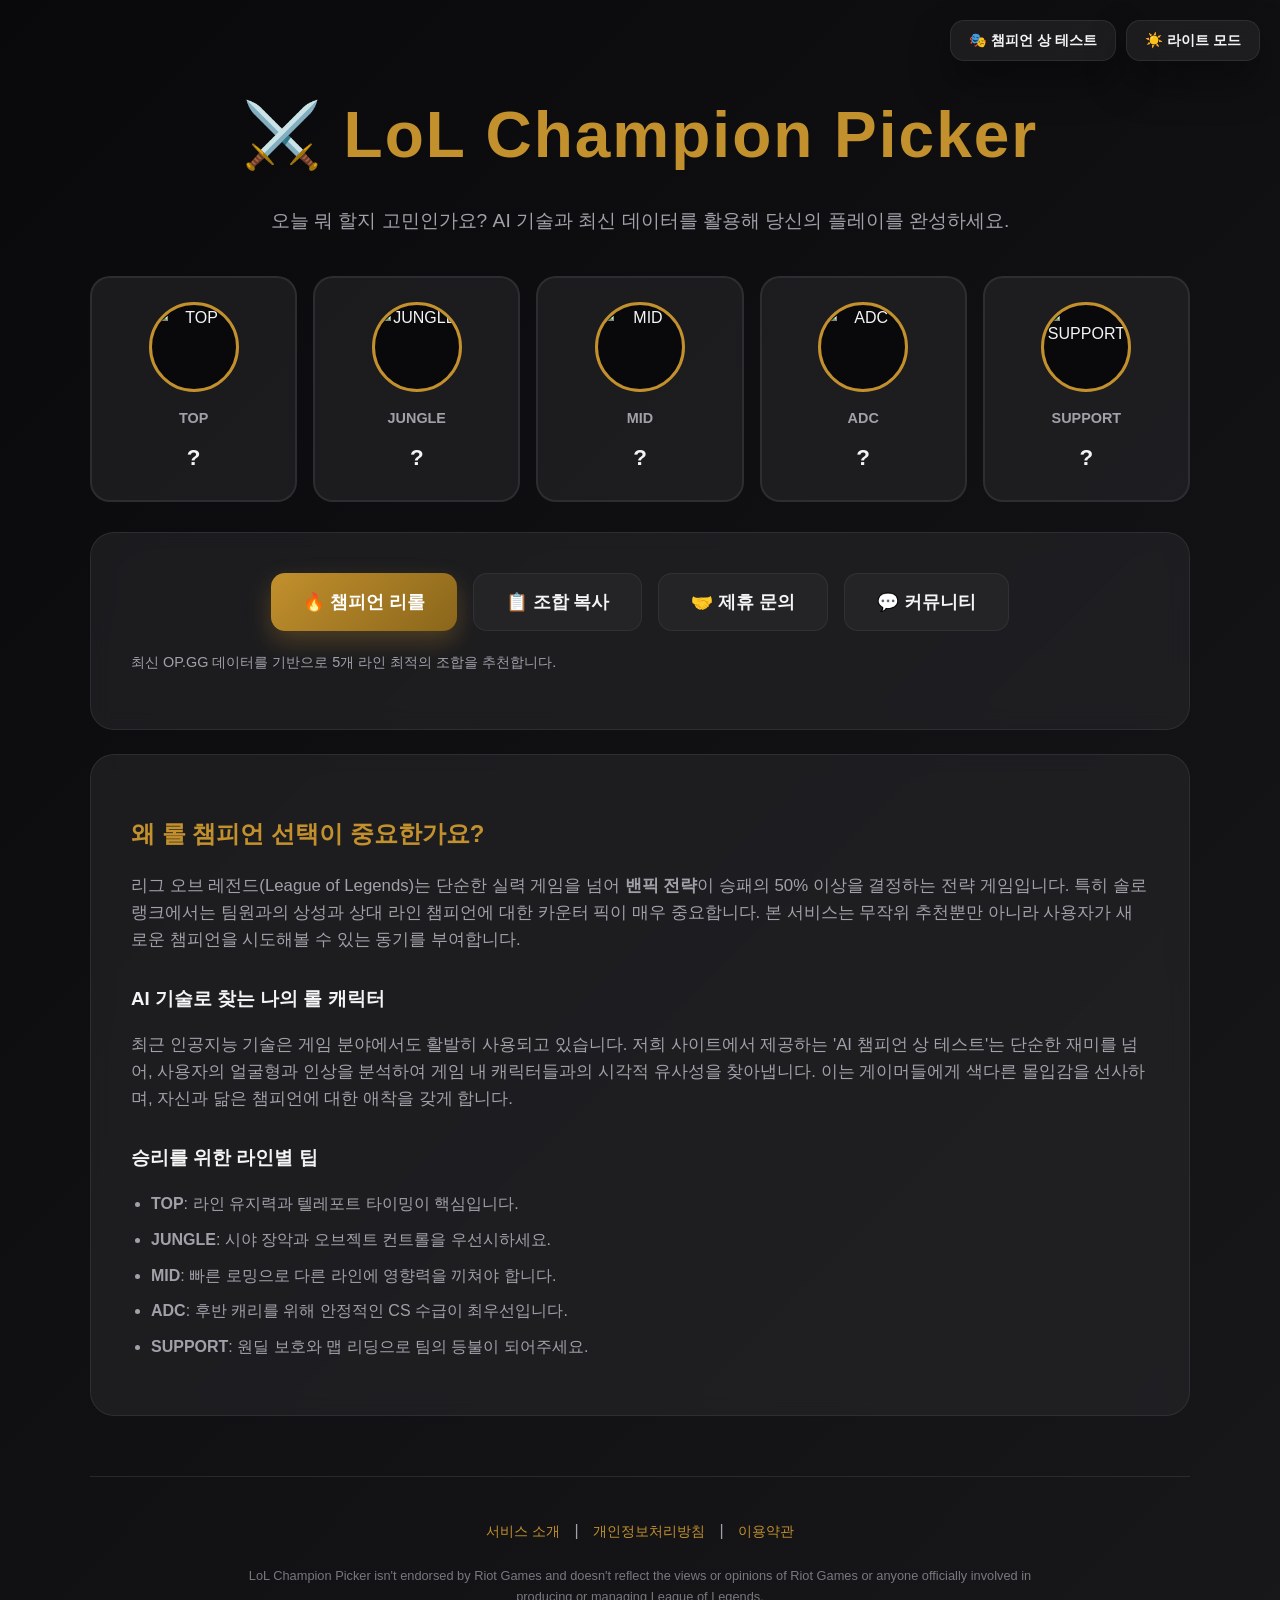
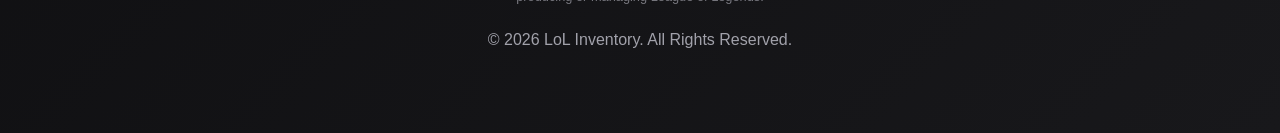
==== index.html @ 00ae7dda "Trigger new build for deployment" ====
<!doctype html>
<html lang="ko">
  <head>
    <meta charset="UTF-8" />
    <meta name="viewport" content="width=device-width, initial-scale=1.0" />
    <title>롤 챔피언 추천기 & AI 챔피언 상 테스트 | LoL 인벤토리</title>
    <meta name="description" content="오늘의 롤 챔피언을 추천받고 AI 얼굴 분석으로 나와 닮은 챔피언을 찾아보세요. 전 라인 챔피언 분석 및 최신 메타 반영.">
    <meta name="keywords" content="롤, 챔피언추천, AI얼굴테스트, 롤챔피언상, 리그오브레전드, 롤조합">
    <meta name="google-adsense-account" content="ca-pub-9684958256850456">
    <script async src="https://pagead2.googlesyndication.com/pagead/js/adsbygoogle.js?client=ca-pub-9684958256850456" crossorigin="anonymous"></script>
    <link rel="stylesheet" href="style.css">
    <script src="https://cdn.jsdelivr.net/npm/@tensorflow/tfjs@latest/dist/tf.min.js"></script>
    <script src="https://cdn.jsdelivr.net/npm/@teachablemachine/image@latest/dist/teachablemachine-image.min.js"></script>
  </head>
  <body>
    <header class="theme-toggle">
      <button id="faceTestBtn">🎭 챔피언 상 테스트</button>
      <button id="themeBtn">☀️ 라이트 모드</button>
    </header>

    <main class="wrap">
      <section class="hero">
        <h1>⚔️ LoL Champion Picker</h1>
        <p>오늘 뭐 할지 고민인가요? AI 기술과 최신 데이터를 활용해 당신의 플레이를 완성하세요.</p>
      </section>

      <!-- AI Face Test Section -->
      <article class="panel face-test-section" id="faceTestPanel" style="display: none;">
        <div class="section-title">
          <h2>🎭 AI 챔피언 상 분석</h2>
        </div>
        <div class="rich-text">
          <p>구글 Teachable Machine AI를 활용한 딥러닝 분석 기술입니다. 수천 장의 챔피언 데이터를 학습한 AI가 당신의 이목구비와 분위기를 분석하여 가장 높은 일치율을 보이는 챔피언을 매칭합니다.</p>
        </div>
        
        <div class="controls" style="margin: 20px 0;">
          <button class="ghost" id="startWebcamBtn">📹 웹캠 시작</button>
          <button class="ghost" id="uploadTabBtn">🖼️ 이미지 업로드</button>
        </div>

        <div id="webcam-container"></div>
        <div class="upload-area" id="uploadArea">
          <div id="uploadPrompt">
            <span style="font-size: 3rem;">📸</span>
            <p>클릭하거나 이미지를 드래그하여 업로드하세요</p>
          </div>
          <img id="previewImg" src="#" alt="미리보기">
          <input type="file" id="imageUpload" accept="image/*" style="display: none;">
        </div>

        <div class="loading-spinner" id="loadingSpinner"></div>

        <div class="result-container" id="resultContainer">
          <div class="result-header">
            <img id="champImg" class="champ-result-img" src="" alt="챔피언 이미지">
            <div class="result-title" id="resultLabel">분석 완료</div>
            <div class="similarity-badge"><span id="similarityPercent">0</span>% 일치</div>
          </div>
          <p id="resultMessage" style="color: var(--muted); margin-bottom: 10px; font-size: 1.1rem;"></p>
          <div class="result-bar-container">
            <div class="result-bar" id="singleResultBar"></div>
          </div>
          <button class="ghost" style="margin-top: 24px; width: 100%;" id="retryBtn">🔄 초기화</button>
        </div>
      </article>

      <!-- Tool Section -->
      <section class="lane-grid">
        <div class="lane-card">
          <img src="https://ddragon.leagueoflegends.com/cdn/13.24.1/img/champion/Garen.png" class="lane-champ-img" id="topImg" alt="TOP">
          <span class="lane-name">TOP</span>
          <div class="champ-name" id="topChamp">?</div>
        </div>
        <div class="lane-card">
          <img src="https://ddragon.leagueoflegends.com/cdn/13.24.1/img/champion/LeeSin.png" class="lane-champ-img" id="jungleImg" alt="JUNGLE">
          <span class="lane-name">JUNGLE</span>
          <div class="champ-name" id="jungleChamp">?</div>
        </div>
        <div class="lane-card">
          <img src="https://ddragon.leagueoflegends.com/cdn/13.24.1/img/champion/Ahri.png" class="lane-champ-img" id="midImg" alt="MID">
          <span class="lane-name">MID</span>
          <div class="champ-name" id="midChamp">?</div>
        </div>
        <div class="lane-card">
          <img src="https://ddragon.leagueoflegends.com/cdn/13.24.1/img/champion/Ezreal.png" class="lane-champ-img" id="adcImg" alt="ADC">
          <span class="lane-name">ADC</span>
          <div class="champ-name" id="adcChamp">?</div>
        </div>
        <div class="lane-card">
          <img src="https://ddragon.leagueoflegends.com/cdn/13.24.1/img/champion/Thresh.png" class="lane-champ-img" id="supportImg" alt="SUPPORT">
          <span class="lane-name">SUPPORT</span>
          <div class="champ-name" id="supportChamp">?</div>
        </div>
      </section>

      <section class="panel">
        <div class="controls">
          <button class="primary" id="rerollBtn">🔥 챔피언 리롤</button>
          <button class="ghost" id="copyBtn">📋 조합 복사</button>
          <button class="ghost" id="toggleContactBtn">🤝 제휴 문의</button>
          <button class="ghost" id="toggleCommunityBtn">💬 커뮤니티</button>
        </div>
        <p style="margin-top: 20px; color: var(--muted); font-size: 0.9rem;" id="statusMsg">
          최신 OP.GG 데이터를 기반으로 5개 라인 최적의 조합을 추천합니다.
        </p>
      </section>

      <!-- 에드센스 승인을 위한 고품질 텍스트 섹션 -->
      <article class="panel rich-text-section">
        <h2>왜 롤 챔피언 선택이 중요한가요?</h2>
        <p>리그 오브 레전드(League of Legends)는 단순한 실력 게임을 넘어 <strong>밴픽 전략</strong>이 승패의 50% 이상을 결정하는 전략 게임입니다. 특히 솔로 랭크에서는 팀원과의 상성과 상대 라인 챔피언에 대한 카운터 픽이 매우 중요합니다. 본 서비스는 무작위 추천뿐만 아니라 사용자가 새로운 챔피언을 시도해볼 수 있는 동기를 부여합니다.</p>
        
        <h3>AI 기술로 찾는 나의 롤 캐릭터</h3>
        <p>최근 인공지능 기술은 게임 분야에서도 활발히 사용되고 있습니다. 저희 사이트에서 제공하는 'AI 챔피언 상 테스트'는 단순한 재미를 넘어, 사용자의 얼굴형과 인상을 분석하여 게임 내 캐릭터들과의 시각적 유사성을 찾아냅니다. 이는 게이머들에게 색다른 몰입감을 선사하며, 자신과 닮은 챔피언에 대한 애착을 갖게 합니다.</p>
        
        <h3>승리를 위한 라인별 팁</h3>
        <ul>
          <li><strong>TOP</strong>: 라인 유지력과 텔레포트 타이밍이 핵심입니다.</li>
          <li><strong>JUNGLE</strong>: 시야 장악과 오브젝트 컨트롤을 우선시하세요.</li>
          <li><strong>MID</strong>: 빠른 로밍으로 다른 라인에 영향력을 끼쳐야 합니다.</li>
          <li><strong>ADC</strong>: 후반 캐리를 위해 안정적인 CS 수급이 최우선입니다.</li>
          <li><strong>SUPPORT</strong>: 원딜 보호와 맵 리딩으로 팀의 등불이 되어주세요.</li>
        </ul>
      </article>

      <!-- Mandatory Panels -->
      <section class="panel contact-section" id="contactPanel" style="display: none;">
        <div class="section-title"><h2>🤝 제휴 및 서비스 문의</h2></div>
        <form action="https://formspree.io/f/mdapaqyw" method="POST" class="contact-form">
          <div class="form-group">
            <label for="name">성함/기업명</label>
            <input type="text" id="name" name="name" placeholder="성함 또는 기업명을 입력해주세요" required>
          </div>
          <div class="form-group">
            <label for="email">이메일 주소</label>
            <input type="email" id="email" name="_replyto" placeholder="답변받으실 이메일을 입력해주세요" required>
          </div>
          <div class="form-group">
            <label for="message">문의 내용</label>
            <textarea id="message" name="message" rows="4" placeholder="문의하실 내용을 상세히 적어주세요" required></textarea>
          </div>
          <button type="submit" class="primary" style="width: 100%">문의 보내기</button>
        </form>
      </section>

      <section class="panel" id="communityPanel" style="text-align: left; margin-top: 24px; display: none;">
        <div class="section-title"><h2>💬 커뮤니티</h2></div>
        <div id="disqus_thread"></div>
        <script>
            (function() {
            var d = document, s = d.createElement('script');
            s.src = 'https://producttest-1.disqus.com/embed.js';
            s.setAttribute('data-timestamp', +new Date());
            (d.head || d.body).appendChild(s);
            })();
        </script>
      </section>

      <!-- Footer with Mandatory Links -->
      <footer class="footer">
        <div class="footer-links">
          <button onclick="alert('본 사이트는 리그 오브 레전드 데이터를 활용한 팬 서비스입니다.')">서비스 소개</button> |
          <button onclick="showPrivacy()">개인정보처리방침</button> |
          <button onclick="alert('이용약관: 본 서비스를 이용함에 있어 발생하는 데이터 이용에 동의합니다.')">이용약관</button>
        </div>
        <p class="disclaimer">LoL Champion Picker isn't endorsed by Riot Games and doesn't reflect the views or opinions of Riot Games or anyone officially involved in producing or managing League of Legends.</p>
        <p>© 2026 LoL Inventory. All Rights Reserved.</p>
      </footer>
    </main>

    <div id="privacyModal" class="modal" style="display: none;">
      <div class="modal-content panel">
        <h2>개인정보처리방침</h2>
        <div class="scroll-area">
          <p>1. 수집하는 개인정보 항목: 본 사이트는 별도의 회원가입 없이 이용 가능하며, AI 테스트 시 업로드된 이미지는 서버에 저장되지 않고 브라우저 내에서 즉시 처리 후 파기됩니다.</p>
          <p>2. 광고 게재: 본 사이트는 Google AdSense 광고를 게재하며, 사용자의 관심사에 맞는 광고를 제공하기 위해 쿠키를 사용할 수 있습니다.</p>
          <p>3. 쿠키 사용: 사용자는 브라우저 설정에서 쿠키 수집을 거부할 수 있습니다.</p>
        </div>
        <button class="primary" onclick="hidePrivacy()">닫기</button>
      </div>
    </div>

    <script src="script.js"></script>
    <!-- Build Trigger: 2026-03-29 -->
    <script>
      function showPrivacy() { document.getElementById('privacyModal').style.display = 'flex'; }
      function hidePrivacy() { document.getElementById('privacyModal').style.display = 'none'; }
    </script>
  </body>
</html>
---- style.css ----
:root {
  --bg1: #09090b;
  --bg2: #18181b;
  --card: rgba(39, 39, 42, 0.6);
  --line: rgba(63, 63, 70, 0.5);
  --text: #f4f4f5;
  --muted: #a1a1aa;
  --accent: #c2902d;
  --accent2: #006680;
  --danger: #ef4444;
  --shadow: 0 20px 40px rgba(0, 0, 0, 0.4);
  --btn-ghost: rgba(39, 39, 42, 0.8);
  --btn-ghost-border: rgba(63, 63, 70, 0.5);
  --stat-bg: rgba(24, 24, 27, 0.8);
  --stat-border: rgba(63, 63, 70, 0.4);
}

body.light-mode {
  --bg1: #f8fafc;
  --bg2: #f1f5f9;
  --card: #ffffff;
  --line: #cbd5e1;
  --text: #0f172a;
  --muted: #475569;
  --accent: #b28522;
  --accent2: #0284c7;
  --danger: #dc2626;
  --shadow: 0 10px 25px rgba(0, 0, 0, 0.1);
  --btn-ghost: #f1f5f9;
  --btn-ghost-border: #94a3b8;
  --stat-bg: #f1f5f9;
  --stat-border: #cbd5e1;
}

* { box-sizing: border-box; }

body {
  margin: 0;
  font-family: 'Pretendard', sans-serif;
  color: var(--text);
  background: linear-gradient(135deg, var(--bg1), var(--bg2));
  min-height: 100vh;
  padding: 24px;
  transition: background 0.3s ease, color 0.3s ease;
  line-height: 1.6;
}

.theme-toggle {
  position: fixed;
  top: 20px;
  right: 20px;
  z-index: 1000;
  display: flex;
  gap: 10px;
}

.theme-toggle button {
  background: var(--card);
  border: 1px solid var(--line);
  color: var(--text);
  padding: 10px 18px;
  border-radius: 14px;
  cursor: pointer;
  font-size: 0.9rem;
  font-weight: 700;
  box-shadow: var(--shadow);
  backdrop-filter: blur(8px);
  -webkit-backdrop-filter: blur(8px);
}

.wrap { max-width: 1100px; margin: 0 auto; position: relative; }

.hero { text-align: center; margin: 60px 0 40px; }
.hero h1 { font-size: clamp(2.5rem, 5vw, 4rem); color: var(--accent); letter-spacing: 2px; margin-bottom: 10px; }
.hero p { color: var(--muted); font-size: 1.2rem; }

.lane-grid {
  display: grid;
  grid-template-columns: repeat(auto-fit, minmax(180px, 1fr));
  gap: 16px;
  margin-bottom: 30px;
}

.lane-card {
  background: var(--card);
  border: 2px solid var(--line);
  border-radius: 20px;
  padding: 24px 16px;
  text-align: center;
  transition: all 0.3s ease;
  display: flex;
  flex-direction: column;
  align-items: center;
}

.lane-card:hover { border-color: var(--accent); transform: translateY(-5px); }

.lane-champ-img {
  width: 90px;
  height: 90px;
  border-radius: 50%;
  border: 3px solid var(--accent);
  margin-bottom: 15px;
  object-fit: cover;
  background: var(--bg1);
}

.lane-name { font-size: 0.9rem; color: var(--muted); font-weight: 800; margin-bottom: 10px; }
.champ-name { font-size: 1.4rem; font-weight: 800; color: var(--text); }

.panel {
  background: var(--card);
  border: 1px solid var(--line);
  border-radius: 24px;
  padding: 40px;
  margin-bottom: 24px;
  backdrop-filter: blur(10px);
}

.rich-text-section { text-align: left; }
.rich-text-section h2 { color: var(--accent); margin-bottom: 20px; }
.rich-text-section h3 { margin-top: 30px; color: var(--text); }
.rich-text-section p { margin-bottom: 15px; color: var(--muted); font-size: 1.05rem; }
.rich-text-section ul { padding-left: 20px; color: var(--muted); }
.rich-text-section li { margin-bottom: 10px; }

.controls { display: flex; justify-content: center; gap: 16px; flex-wrap: wrap; }

button { border: 0; cursor: pointer; border-radius: 14px; padding: 16px 32px; font-size: 1.1rem; font-weight: 700; transition: all 0.2s ease; }
.primary { background: linear-gradient(135deg, var(--accent), #8a661b); color: white; box-shadow: 0 10px 24px rgba(194, 144, 45, 0.3); }
.ghost { background: var(--btn-ghost); color: var(--text); border: 1px solid var(--btn-ghost-border); }

.footer { text-align: center; margin-top: 60px; padding: 40px 0; border-top: 1px solid var(--line); color: var(--muted); }
.footer-links button { background: none; color: var(--accent); font-size: 0.9rem; padding: 5px 10px; font-weight: normal; }
.disclaimer { font-size: 0.8rem; margin: 20px 0; opacity: 0.7; max-width: 800px; margin-left: auto; margin-right: auto; }

/* Modal */
.modal { position: fixed; top: 0; left: 0; width: 100%; height: 100%; background: rgba(0,0,0,0.8); display: none; align-items: center; justify-content: center; z-index: 2000; padding: 20px; }
.modal-content { max-width: 600px; width: 100%; max-height: 80vh; overflow: hidden; display: flex; flex-direction: column; }
.scroll-area { overflow-y: auto; margin: 20px 0; text-align: left; font-size: 0.95rem; }

/* AI Test Styles */
.face-test-section { text-align: center; }
.upload-area { border: 2px dashed var(--line); border-radius: 20px; padding: 40px; cursor: pointer; background: var(--stat-bg); min-height: 250px; display: flex; flex-direction: column; align-items: center; justify-content: center; }
#previewImg, #webcam-container canvas { max-width: 100%; max-height: 350px; border-radius: 16px; box-shadow: var(--shadow); }
.result-container { margin-top: 24px; padding: 30px; border-radius: 30px; background: var(--card); border: 1px solid var(--line); }
.champ-result-img { width: 180px; height: 180px; border-radius: 50%; border: 4px solid var(--accent); object-fit: cover; }
.similarity-badge { background: var(--accent); color: white; padding: 8px 20px; border-radius: 999px; font-size: 1.2rem; font-weight: 900; margin-top: 10px; }
.result-bar-container { height: 24px; background: var(--bg1); border-radius: 12px; overflow: hidden; margin: 20px 0; border: 1px solid var(--line); }
.result-bar { height: 100%; transition: width 0.8s ease; display: flex; align-items: center; justify-content: center; font-weight: 800; color: white; font-size: 0.8rem; }
.bar-male { background: #006680; }
.bar-female { background: #ec4899; }

@media (max-width: 600px) {
  .hero { margin-top: 80px; }
  .lane-grid { grid-template-columns: 1fr 1fr; }
  .panel { padding: 20px; }
}
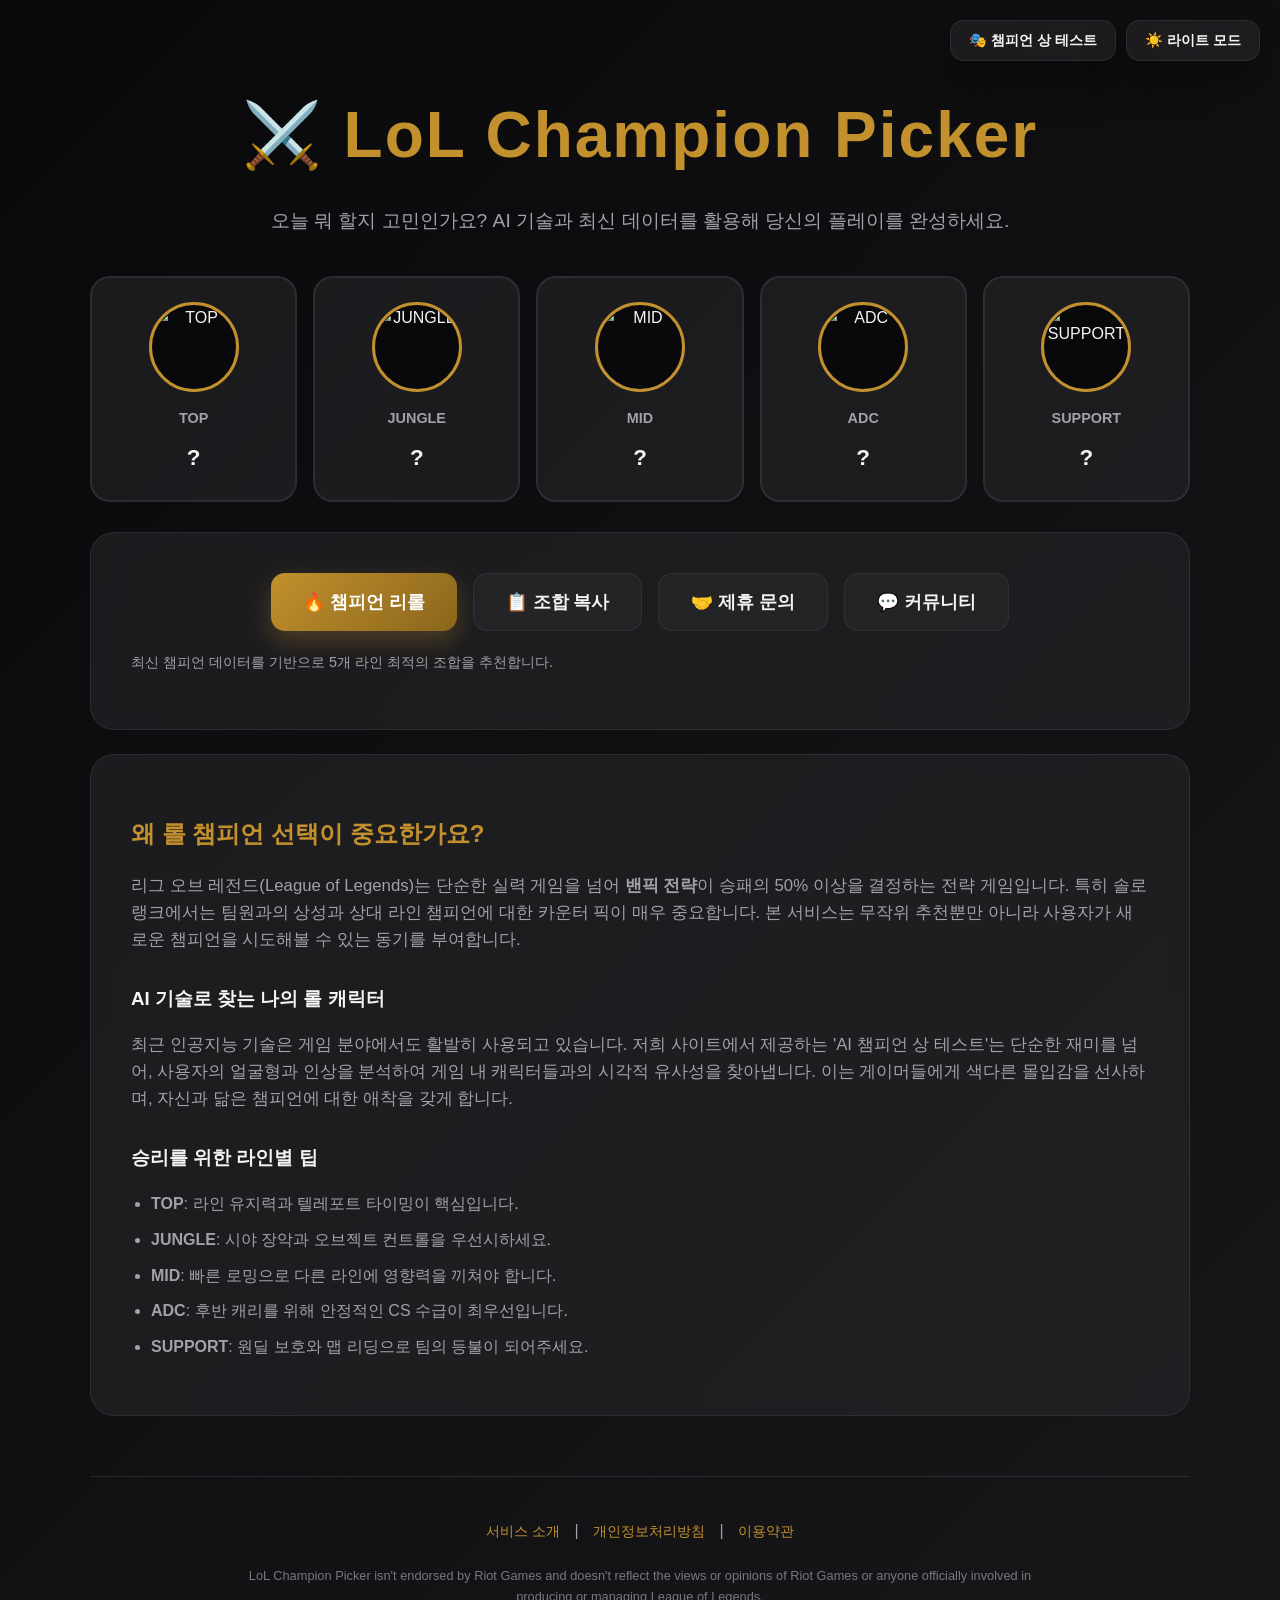
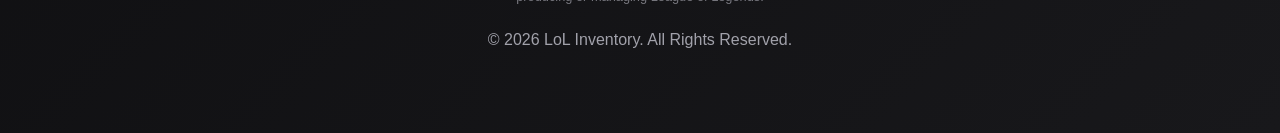
==== commit 98e013d2: "Remove OP.GG references from UI text" ====
--- a/index.html
+++ b/index.html
@@ -4,11 +4,21 @@
     <meta charset="UTF-8" />
     <meta name="viewport" content="width=device-width, initial-scale=1.0" />
     <title>롤 챔피언 추천기 & AI 챔피언 상 테스트 | LoL 인벤토리</title>
-    <meta name="description" content="오늘의 롤 챔피언을 추천받고 AI 얼굴 분석으로 나와 닮은 챔피언을 찾아보세요. 전 라인 챔피언 분석 및 최신 메타 반영.">
-    <meta name="keywords" content="롤, 챔피언추천, AI얼굴테스트, 롤챔피언상, 리그오브레전드, 롤조합">
-    <meta name="google-adsense-account" content="ca-pub-9684958256850456">
-    <script async src="https://pagead2.googlesyndication.com/pagead/js/adsbygoogle.js?client=ca-pub-9684958256850456" crossorigin="anonymous"></script>
-    <link rel="stylesheet" href="style.css">
+    <meta
+      name="description"
+      content="오늘의 롤 챔피언을 추천받고 AI 얼굴 분석으로 나와 닮은 챔피언을 찾아보세요. 전 라인 챔피언 분석 및 최신 메타 반영."
+    />
+    <meta
+      name="keywords"
+      content="롤, 챔피언추천, AI얼굴테스트, 롤챔피언상, 리그오브레전드, 롤조합"
+    />
+    <meta name="google-adsense-account" content="ca-pub-9684958256850456" />
+    <script
+      async
+      src="https://pagead2.googlesyndication.com/pagead/js/adsbygoogle.js?client=ca-pub-9684958256850456"
+      crossorigin="anonymous"
+    ></script>
+    <link rel="stylesheet" href="style.css" />
     <script src="https://cdn.jsdelivr.net/npm/@tensorflow/tfjs@latest/dist/tf.min.js"></script>
     <script src="https://cdn.jsdelivr.net/npm/@teachablemachine/image@latest/dist/teachablemachine-image.min.js"></script>
   </head>
@@ -21,19 +31,30 @@
     <main class="wrap">
       <section class="hero">
         <h1>⚔️ LoL Champion Picker</h1>
-        <p>오늘 뭐 할지 고민인가요? AI 기술과 최신 데이터를 활용해 당신의 플레이를 완성하세요.</p>
+        <p>
+          오늘 뭐 할지 고민인가요? AI 기술과 최신 데이터를 활용해 당신의
+          플레이를 완성하세요.
+        </p>
       </section>
 
       <!-- AI Face Test Section -->
-      <article class="panel face-test-section" id="faceTestPanel" style="display: none;">
+      <article
+        class="panel face-test-section"
+        id="faceTestPanel"
+        style="display: none"
+      >
         <div class="section-title">
           <h2>🎭 AI 챔피언 상 분석</h2>
         </div>
         <div class="rich-text">
-          <p>구글 Teachable Machine AI를 활용한 딥러닝 분석 기술입니다. 수천 장의 챔피언 데이터를 학습한 AI가 당신의 이목구비와 분위기를 분석하여 가장 높은 일치율을 보이는 챔피언을 매칭합니다.</p>
-        </div>
-        
-        <div class="controls" style="margin: 20px 0;">
+          <p>
+            구글 Teachable Machine AI를 활용한 딥러닝 분석 기술입니다. 수천 장의
+            챔피언 데이터를 학습한 AI가 당신의 이목구비와 분위기를 분석하여 가장
+            높은 일치율을 보이는 챔피언을 매칭합니다.
+          </p>
+        </div>
+
+        <div class="controls" style="margin: 20px 0">
           <button class="ghost" id="startWebcamBtn">📹 웹캠 시작</button>
           <button class="ghost" id="uploadTabBtn">🖼️ 이미지 업로드</button>
         </div>
@@ -41,53 +62,99 @@
         <div id="webcam-container"></div>
         <div class="upload-area" id="uploadArea">
           <div id="uploadPrompt">
-            <span style="font-size: 3rem;">📸</span>
+            <span style="font-size: 3rem">📸</span>
             <p>클릭하거나 이미지를 드래그하여 업로드하세요</p>
           </div>
-          <img id="previewImg" src="#" alt="미리보기">
-          <input type="file" id="imageUpload" accept="image/*" style="display: none;">
+          <img id="previewImg" src="#" alt="미리보기" />
+          <input
+            type="file"
+            id="imageUpload"
+            accept="image/*"
+            style="display: none"
+          />
         </div>
 
         <div class="loading-spinner" id="loadingSpinner"></div>
 
         <div class="result-container" id="resultContainer">
           <div class="result-header">
-            <img id="champImg" class="champ-result-img" src="" alt="챔피언 이미지">
+            <img
+              id="champImg"
+              class="champ-result-img"
+              src=""
+              alt="챔피언 이미지"
+            />
             <div class="result-title" id="resultLabel">분석 완료</div>
-            <div class="similarity-badge"><span id="similarityPercent">0</span>% 일치</div>
-          </div>
-          <p id="resultMessage" style="color: var(--muted); margin-bottom: 10px; font-size: 1.1rem;"></p>
+            <div class="similarity-badge">
+              <span id="similarityPercent">0</span>% 일치
+            </div>
+          </div>
+          <p
+            id="resultMessage"
+            style="color: var(--muted); margin-bottom: 10px; font-size: 1.1rem"
+          ></p>
           <div class="result-bar-container">
             <div class="result-bar" id="singleResultBar"></div>
           </div>
-          <button class="ghost" style="margin-top: 24px; width: 100%;" id="retryBtn">🔄 초기화</button>
+          <button
+            class="ghost"
+            style="margin-top: 24px; width: 100%"
+            id="retryBtn"
+          >
+            🔄 초기화
+          </button>
         </div>
       </article>
 
       <!-- Tool Section -->
       <section class="lane-grid">
         <div class="lane-card">
-          <img src="https://ddragon.leagueoflegends.com/cdn/13.24.1/img/champion/Garen.png" class="lane-champ-img" id="topImg" alt="TOP">
+          <img
+            src="https://ddragon.leagueoflegends.com/cdn/16.6.1/img/champion/Garen.png"
+            class="lane-champ-img"
+            id="topImg"
+            alt="TOP"
+          />
           <span class="lane-name">TOP</span>
           <div class="champ-name" id="topChamp">?</div>
         </div>
         <div class="lane-card">
-          <img src="https://ddragon.leagueoflegends.com/cdn/13.24.1/img/champion/LeeSin.png" class="lane-champ-img" id="jungleImg" alt="JUNGLE">
+          <img
+            src="https://ddragon.leagueoflegends.com/cdn/16.6.1/img/champion/LeeSin.png"
+            class="lane-champ-img"
+            id="jungleImg"
+            alt="JUNGLE"
+          />
           <span class="lane-name">JUNGLE</span>
           <div class="champ-name" id="jungleChamp">?</div>
         </div>
         <div class="lane-card">
-          <img src="https://ddragon.leagueoflegends.com/cdn/13.24.1/img/champion/Ahri.png" class="lane-champ-img" id="midImg" alt="MID">
+          <img
+            src="https://ddragon.leagueoflegends.com/cdn/16.6.1/img/champion/Ahri.png"
+            class="lane-champ-img"
+            id="midImg"
+            alt="MID"
+          />
           <span class="lane-name">MID</span>
           <div class="champ-name" id="midChamp">?</div>
         </div>
         <div class="lane-card">
-          <img src="https://ddragon.leagueoflegends.com/cdn/13.24.1/img/champion/Ezreal.png" class="lane-champ-img" id="adcImg" alt="ADC">
+          <img
+            src="https://ddragon.leagueoflegends.com/cdn/16.6.1/img/champion/Ezreal.png"
+            class="lane-champ-img"
+            id="adcImg"
+            alt="ADC"
+          />
           <span class="lane-name">ADC</span>
           <div class="champ-name" id="adcChamp">?</div>
         </div>
         <div class="lane-card">
-          <img src="https://ddragon.leagueoflegends.com/cdn/13.24.1/img/champion/Thresh.png" class="lane-champ-img" id="supportImg" alt="SUPPORT">
+          <img
+            src="https://ddragon.leagueoflegends.com/cdn/16.6.1/img/champion/Thresh.png"
+            class="lane-champ-img"
+            id="supportImg"
+            alt="SUPPORT"
+          />
           <span class="lane-name">SUPPORT</span>
           <div class="champ-name" id="supportChamp">?</div>
         </div>
@@ -100,81 +167,214 @@
           <button class="ghost" id="toggleContactBtn">🤝 제휴 문의</button>
           <button class="ghost" id="toggleCommunityBtn">💬 커뮤니티</button>
         </div>
-        <p style="margin-top: 20px; color: var(--muted); font-size: 0.9rem;" id="statusMsg">
-          최신 OP.GG 데이터를 기반으로 5개 라인 최적의 조합을 추천합니다.
+        <p
+          style="margin-top: 20px; color: var(--muted); font-size: 0.9rem"
+          id="statusMsg"
+        >
+          최신 챔피언 데이터를 기반으로 5개 라인 최적의 조합을 추천합니다.
         </p>
       </section>
 
       <!-- 에드센스 승인을 위한 고품질 텍스트 섹션 -->
       <article class="panel rich-text-section">
         <h2>왜 롤 챔피언 선택이 중요한가요?</h2>
-        <p>리그 오브 레전드(League of Legends)는 단순한 실력 게임을 넘어 <strong>밴픽 전략</strong>이 승패의 50% 이상을 결정하는 전략 게임입니다. 특히 솔로 랭크에서는 팀원과의 상성과 상대 라인 챔피언에 대한 카운터 픽이 매우 중요합니다. 본 서비스는 무작위 추천뿐만 아니라 사용자가 새로운 챔피언을 시도해볼 수 있는 동기를 부여합니다.</p>
-        
+        <p>
+          리그 오브 레전드(League of Legends)는 단순한 실력 게임을 넘어
+          <strong>밴픽 전략</strong>이 승패의 50% 이상을 결정하는 전략
+          게임입니다. 특히 솔로 랭크에서는 팀원과의 상성과 상대 라인 챔피언에
+          대한 카운터 픽이 매우 중요합니다. 본 서비스는 무작위 추천뿐만 아니라
+          사용자가 새로운 챔피언을 시도해볼 수 있는 동기를 부여합니다.
+        </p>
+
         <h3>AI 기술로 찾는 나의 롤 캐릭터</h3>
-        <p>최근 인공지능 기술은 게임 분야에서도 활발히 사용되고 있습니다. 저희 사이트에서 제공하는 'AI 챔피언 상 테스트'는 단순한 재미를 넘어, 사용자의 얼굴형과 인상을 분석하여 게임 내 캐릭터들과의 시각적 유사성을 찾아냅니다. 이는 게이머들에게 색다른 몰입감을 선사하며, 자신과 닮은 챔피언에 대한 애착을 갖게 합니다.</p>
-        
+        <p>
+          최근 인공지능 기술은 게임 분야에서도 활발히 사용되고 있습니다. 저희
+          사이트에서 제공하는 'AI 챔피언 상 테스트'는 단순한 재미를 넘어,
+          사용자의 얼굴형과 인상을 분석하여 게임 내 캐릭터들과의 시각적 유사성을
+          찾아냅니다. 이는 게이머들에게 색다른 몰입감을 선사하며, 자신과 닮은
+          챔피언에 대한 애착을 갖게 합니다.
+        </p>
+
         <h3>승리를 위한 라인별 팁</h3>
         <ul>
-          <li><strong>TOP</strong>: 라인 유지력과 텔레포트 타이밍이 핵심입니다.</li>
-          <li><strong>JUNGLE</strong>: 시야 장악과 오브젝트 컨트롤을 우선시하세요.</li>
-          <li><strong>MID</strong>: 빠른 로밍으로 다른 라인에 영향력을 끼쳐야 합니다.</li>
-          <li><strong>ADC</strong>: 후반 캐리를 위해 안정적인 CS 수급이 최우선입니다.</li>
-          <li><strong>SUPPORT</strong>: 원딜 보호와 맵 리딩으로 팀의 등불이 되어주세요.</li>
+          <li>
+            <strong>TOP</strong>: 라인 유지력과 텔레포트 타이밍이 핵심입니다.
+          </li>
+          <li>
+            <strong>JUNGLE</strong>: 시야 장악과 오브젝트 컨트롤을 우선시하세요.
+          </li>
+          <li>
+            <strong>MID</strong>: 빠른 로밍으로 다른 라인에 영향력을 끼쳐야
+            합니다.
+          </li>
+          <li>
+            <strong>ADC</strong>: 후반 캐리를 위해 안정적인 CS 수급이
+            최우선입니다.
+          </li>
+          <li>
+            <strong>SUPPORT</strong>: 원딜 보호와 맵 리딩으로 팀의 등불이
+            되어주세요.
+          </li>
         </ul>
       </article>
 
       <!-- Mandatory Panels -->
-      <section class="panel contact-section" id="contactPanel" style="display: none;">
+      <section
+        class="panel contact-section"
+        id="contactPanel"
+        style="display: none"
+      >
         <div class="section-title"><h2>🤝 제휴 및 서비스 문의</h2></div>
-        <form action="https://formspree.io/f/mdapaqyw" method="POST" class="contact-form">
+        <form
+          action="https://formspree.io/f/mdapaqyw"
+          method="POST"
+          class="contact-form"
+        >
           <div class="form-group">
             <label for="name">성함/기업명</label>
-            <input type="text" id="name" name="name" placeholder="성함 또는 기업명을 입력해주세요" required>
+            <input
+              type="text"
+              id="name"
+              name="name"
+              placeholder="성함 또는 기업명을 입력해주세요"
+              required
+            />
           </div>
           <div class="form-group">
             <label for="email">이메일 주소</label>
-            <input type="email" id="email" name="_replyto" placeholder="답변받으실 이메일을 입력해주세요" required>
+            <input
+              type="email"
+              id="email"
+              name="_replyto"
+              placeholder="답변받으실 이메일을 입력해주세요"
+              required
+            />
           </div>
           <div class="form-group">
             <label for="message">문의 내용</label>
-            <textarea id="message" name="message" rows="4" placeholder="문의하실 내용을 상세히 적어주세요" required></textarea>
-          </div>
-          <button type="submit" class="primary" style="width: 100%">문의 보내기</button>
+            <textarea
+              id="message"
+              name="message"
+              rows="4"
+              placeholder="문의하실 내용을 상세히 적어주세요"
+              required
+            ></textarea>
+          </div>
+          <button type="submit" class="primary" style="width: 100%">
+            문의 보내기
+          </button>
         </form>
       </section>
 
-      <section class="panel" id="communityPanel" style="text-align: left; margin-top: 24px; display: none;">
+      <form
+        action="https://formspree.io/f/mdapaqyw"
+        method="POST"
+        class="panel contact-form contact-form-restored"
+        id="contactPanelRestored"
+        style="display: none"
+      >
+        <div class="form-group">
+          <label for="contactName">성함/기업명</label>
+          <input
+            type="text"
+            id="contactName"
+            name="name"
+            placeholder="성함 또는 기업명을 입력해주세요"
+            required
+          />
+        </div>
+        <div class="form-group">
+          <label for="contactEmail">이메일 주소</label>
+          <input
+            type="email"
+            id="contactEmail"
+            name="_replyto"
+            placeholder="답변받으실 이메일을 입력해주세요"
+            required
+          />
+        </div>
+        <div class="form-group">
+          <label for="contactMessage">문의 내용</label>
+          <textarea
+            id="contactMessage"
+            name="message"
+            rows="4"
+            placeholder="문의하실 내용을 상세히 적어주세요"
+            required
+          ></textarea>
+        </div>
+        <button type="submit" class="primary" style="width: 100%">
+          문의 보내기
+        </button>
+      </form>
+
+      <section
+        class="panel"
+        id="communityPanel"
+        style="text-align: left; margin-top: 24px; display: none"
+      >
         <div class="section-title"><h2>💬 커뮤니티</h2></div>
         <div id="disqus_thread"></div>
         <script>
-            (function() {
-            var d = document, s = d.createElement('script');
-            s.src = 'https://producttest-1.disqus.com/embed.js';
-            s.setAttribute('data-timestamp', +new Date());
-            (d.head || d.body).appendChild(s);
-            })();
+          ;(function () {
+            var d = document,
+              s = d.createElement('script')
+            s.src = 'https://producttest-1.disqus.com/embed.js'
+            s.setAttribute('data-timestamp', +new Date())
+            ;(d.head || d.body).appendChild(s)
+          })()
         </script>
       </section>
 
       <!-- Footer with Mandatory Links -->
       <footer class="footer">
         <div class="footer-links">
-          <button onclick="alert('본 사이트는 리그 오브 레전드 데이터를 활용한 팬 서비스입니다.')">서비스 소개</button> |
-          <button onclick="showPrivacy()">개인정보처리방침</button> |
-          <button onclick="alert('이용약관: 본 서비스를 이용함에 있어 발생하는 데이터 이용에 동의합니다.')">이용약관</button>
-        </div>
-        <p class="disclaimer">LoL Champion Picker isn't endorsed by Riot Games and doesn't reflect the views or opinions of Riot Games or anyone officially involved in producing or managing League of Legends.</p>
+          <button
+            onclick="
+              alert(
+                '본 사이트는 리그 오브 레전드 데이터를 활용한 팬 서비스입니다.',
+              )
+            "
+          >
+            서비스 소개
+          </button>
+          | <button onclick="showPrivacy()">개인정보처리방침</button> |
+          <button
+            onclick="
+              alert(
+                '이용약관: 본 서비스를 이용함에 있어 발생하는 데이터 이용에 동의합니다.',
+              )
+            "
+          >
+            이용약관
+          </button>
+        </div>
+        <p class="disclaimer">
+          LoL Champion Picker isn't endorsed by Riot Games and doesn't reflect
+          the views or opinions of Riot Games or anyone officially involved in
+          producing or managing League of Legends.
+        </p>
         <p>© 2026 LoL Inventory. All Rights Reserved.</p>
       </footer>
     </main>
 
-    <div id="privacyModal" class="modal" style="display: none;">
+    <div id="privacyModal" class="modal" style="display: none">
       <div class="modal-content panel">
         <h2>개인정보처리방침</h2>
         <div class="scroll-area">
-          <p>1. 수집하는 개인정보 항목: 본 사이트는 별도의 회원가입 없이 이용 가능하며, AI 테스트 시 업로드된 이미지는 서버에 저장되지 않고 브라우저 내에서 즉시 처리 후 파기됩니다.</p>
-          <p>2. 광고 게재: 본 사이트는 Google AdSense 광고를 게재하며, 사용자의 관심사에 맞는 광고를 제공하기 위해 쿠키를 사용할 수 있습니다.</p>
-          <p>3. 쿠키 사용: 사용자는 브라우저 설정에서 쿠키 수집을 거부할 수 있습니다.</p>
+          <p>
+            1. 수집하는 개인정보 항목: 본 사이트는 별도의 회원가입 없이 이용
+            가능하며, AI 테스트 시 업로드된 이미지는 서버에 저장되지 않고
+            브라우저 내에서 즉시 처리 후 파기됩니다.
+          </p>
+          <p>
+            2. 광고 게재: 본 사이트는 Google AdSense 광고를 게재하며, 사용자의
+            관심사에 맞는 광고를 제공하기 위해 쿠키를 사용할 수 있습니다.
+          </p>
+          <p>
+            3. 쿠키 사용: 사용자는 브라우저 설정에서 쿠키 수집을 거부할 수
+            있습니다.
+          </p>
         </div>
         <button class="primary" onclick="hidePrivacy()">닫기</button>
       </div>
@@ -183,8 +383,12 @@
     <script src="script.js"></script>
     <!-- Build Trigger: 2026-03-29 -->
     <script>
-      function showPrivacy() { document.getElementById('privacyModal').style.display = 'flex'; }
-      function hidePrivacy() { document.getElementById('privacyModal').style.display = 'none'; }
+      function showPrivacy() {
+        document.getElementById('privacyModal').style.display = 'flex'
+      }
+      function hidePrivacy() {
+        document.getElementById('privacyModal').style.display = 'none'
+      }
     </script>
   </body>
 </html>
--- a/style.css
+++ b/style.css
@@ -108,11 +108,11 @@
 .lane-name { font-size: 0.9rem; color: var(--muted); font-weight: 800; margin-bottom: 10px; }
 .champ-name { font-size: 1.4rem; font-weight: 800; color: var(--text); }
 
-.panel {
-  background: var(--card);
-  border: 1px solid var(--line);
-  border-radius: 24px;
-  padding: 40px;
+.panel {
+  background: var(--card);
+  border: 1px solid var(--line);
+  border-radius: 24px;
+  padding: 40px;
   margin-bottom: 24px;
   backdrop-filter: blur(10px);
 }
@@ -121,18 +121,97 @@
 .rich-text-section h2 { color: var(--accent); margin-bottom: 20px; }
 .rich-text-section h3 { margin-top: 30px; color: var(--text); }
 .rich-text-section p { margin-bottom: 15px; color: var(--muted); font-size: 1.05rem; }
-.rich-text-section ul { padding-left: 20px; color: var(--muted); }
-.rich-text-section li { margin-bottom: 10px; }
-
-.controls { display: flex; justify-content: center; gap: 16px; flex-wrap: wrap; }
-
-button { border: 0; cursor: pointer; border-radius: 14px; padding: 16px 32px; font-size: 1.1rem; font-weight: 700; transition: all 0.2s ease; }
-.primary { background: linear-gradient(135deg, var(--accent), #8a661b); color: white; box-shadow: 0 10px 24px rgba(194, 144, 45, 0.3); }
-.ghost { background: var(--btn-ghost); color: var(--text); border: 1px solid var(--btn-ghost-border); }
-
-.footer { text-align: center; margin-top: 60px; padding: 40px 0; border-top: 1px solid var(--line); color: var(--muted); }
-.footer-links button { background: none; color: var(--accent); font-size: 0.9rem; padding: 5px 10px; font-weight: normal; }
-.disclaimer { font-size: 0.8rem; margin: 20px 0; opacity: 0.7; max-width: 800px; margin-left: auto; margin-right: auto; }
+.rich-text-section ul { padding-left: 20px; color: var(--muted); }
+.rich-text-section li { margin-bottom: 10px; }
+.section-title {
+  margin-bottom: 20px;
+}
+
+.section-title h2 {
+  margin: 0;
+  color: var(--accent);
+}
+
+.controls { display: flex; justify-content: center; gap: 16px; flex-wrap: wrap; }
+
+button { border: 0; cursor: pointer; border-radius: 14px; padding: 16px 32px; font-size: 1.1rem; font-weight: 700; transition: all 0.2s ease; }
+.primary { background: linear-gradient(135deg, var(--accent), #8a661b); color: white; box-shadow: 0 10px 24px rgba(194, 144, 45, 0.3); }
+.ghost { background: var(--btn-ghost); color: var(--text); border: 1px solid var(--btn-ghost-border); }
+
+.contact-form {
+  display: grid;
+  gap: 18px;
+}
+
+.contact-section > .contact-form:first-of-type {
+  display: none;
+}
+
+.contact-form.contact-form-restored {
+  display: grid;
+}
+
+.form-group {
+  display: grid;
+  gap: 8px;
+}
+
+.form-group label {
+  font-size: 0.95rem;
+  font-weight: 700;
+  color: var(--text);
+}
+
+.form-group input,
+.form-group textarea {
+  width: 100%;
+  padding: 14px 16px;
+  border: 1px solid var(--line);
+  border-radius: 14px;
+  background: var(--stat-bg);
+  color: var(--text);
+  font: inherit;
+  outline: none;
+  transition: border-color 0.2s ease, box-shadow 0.2s ease, background 0.2s ease;
+}
+
+.form-group input::placeholder,
+.form-group textarea::placeholder {
+  color: var(--muted);
+}
+
+.form-group textarea {
+  resize: vertical;
+  min-height: 140px;
+}
+
+.form-group input:focus,
+.form-group textarea:focus {
+  border-color: var(--accent);
+  box-shadow: 0 0 0 3px rgba(194, 144, 45, 0.18);
+}
+
+#disqus_thread {
+  color: var(--text);
+  background: var(--stat-bg);
+  border: 1px solid transparent;
+  border-radius: 18px;
+  padding: 16px;
+}
+
+#disqus_thread a {
+  color: var(--accent);
+}
+
+body.light-mode #disqus_thread {
+  color: #000000;
+  border-color: #000000;
+  background: #ffffff;
+}
+
+.footer { text-align: center; margin-top: 60px; padding: 40px 0; border-top: 1px solid var(--line); color: var(--muted); }
+.footer-links button { background: none; color: var(--accent); font-size: 0.9rem; padding: 5px 10px; font-weight: normal; }
+.disclaimer { font-size: 0.8rem; margin: 20px 0; opacity: 0.7; max-width: 800px; margin-left: auto; margin-right: auto; }
 
 /* Modal */
 .modal { position: fixed; top: 0; left: 0; width: 100%; height: 100%; background: rgba(0,0,0,0.8); display: none; align-items: center; justify-content: center; z-index: 2000; padding: 20px; }
@@ -151,8 +230,9 @@
 .bar-male { background: #006680; }
 .bar-female { background: #ec4899; }
 
-@media (max-width: 600px) {
-  .hero { margin-top: 80px; }
-  .lane-grid { grid-template-columns: 1fr 1fr; }
-  .panel { padding: 20px; }
-}
+@media (max-width: 600px) {
+  .hero { margin-top: 80px; }
+  .lane-grid { grid-template-columns: 1fr 1fr; }
+  .panel { padding: 20px; }
+  #disqus_thread { padding: 12px; }
+}
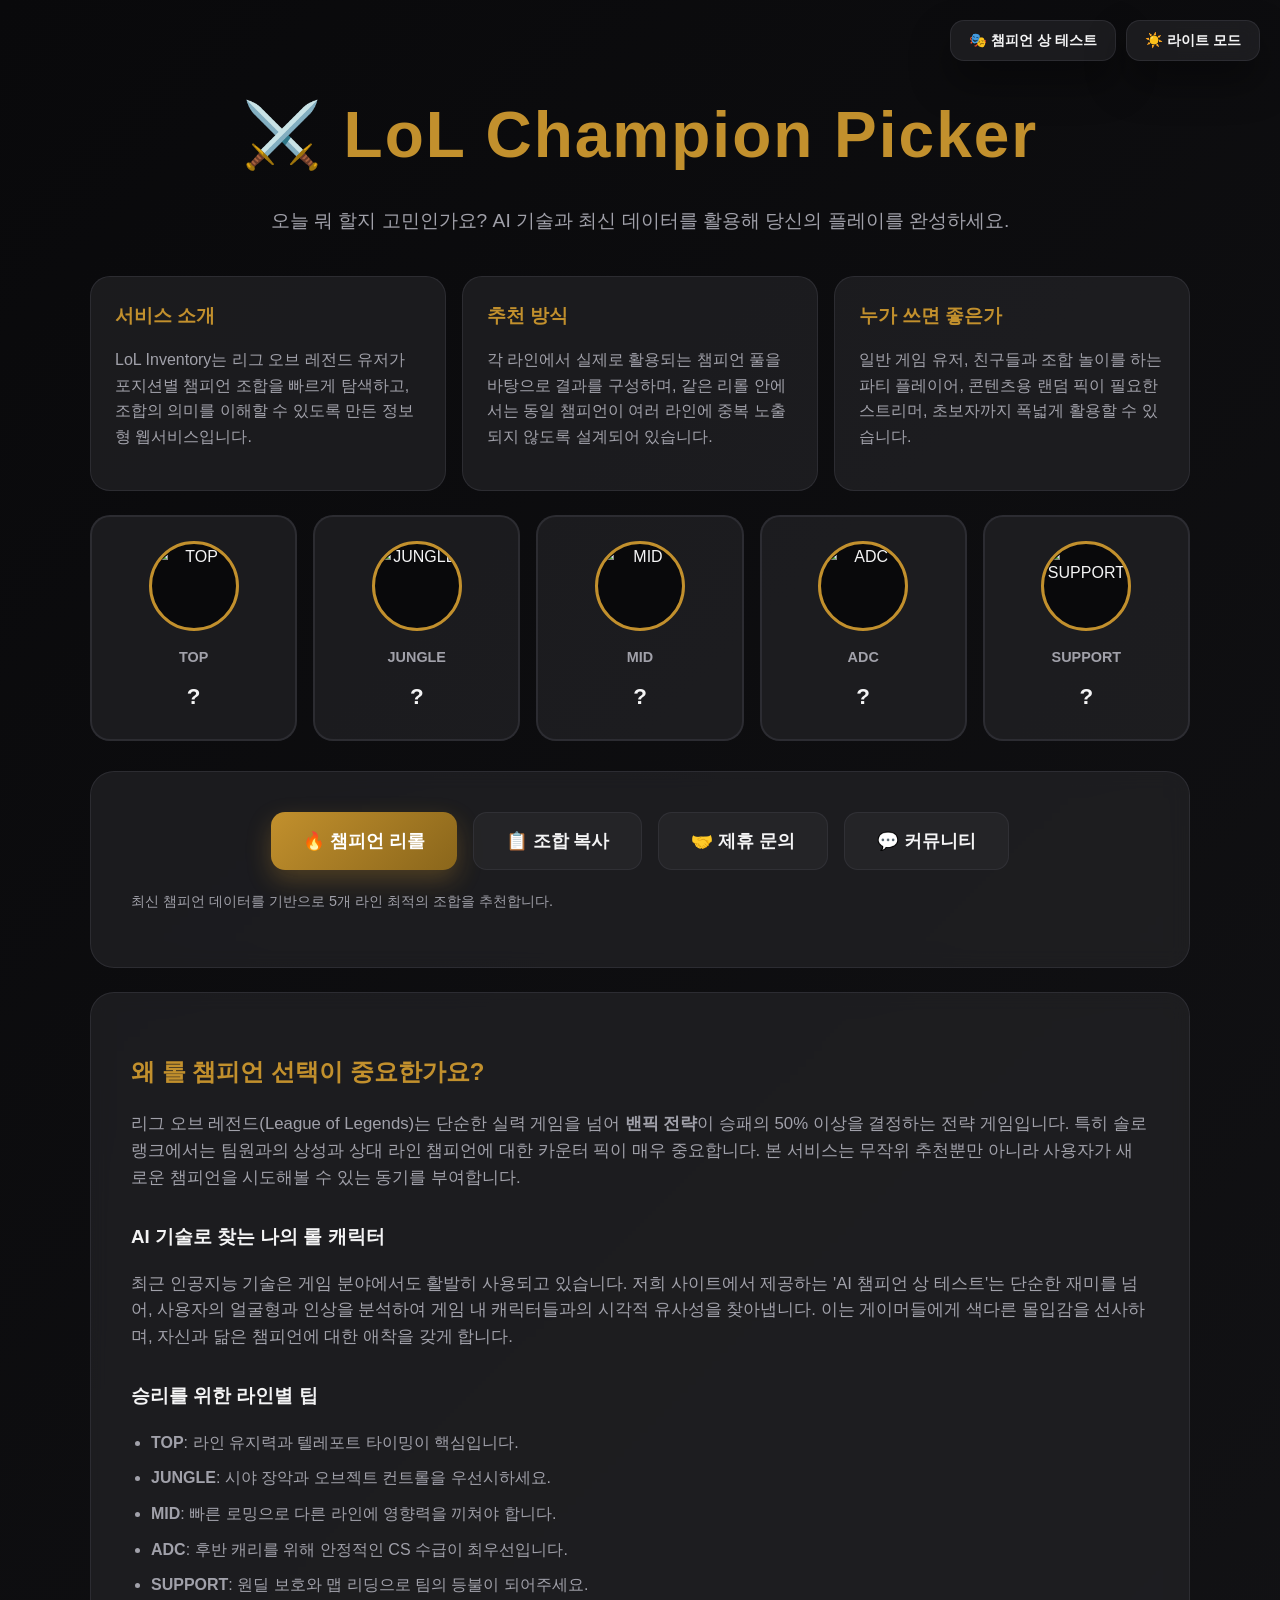
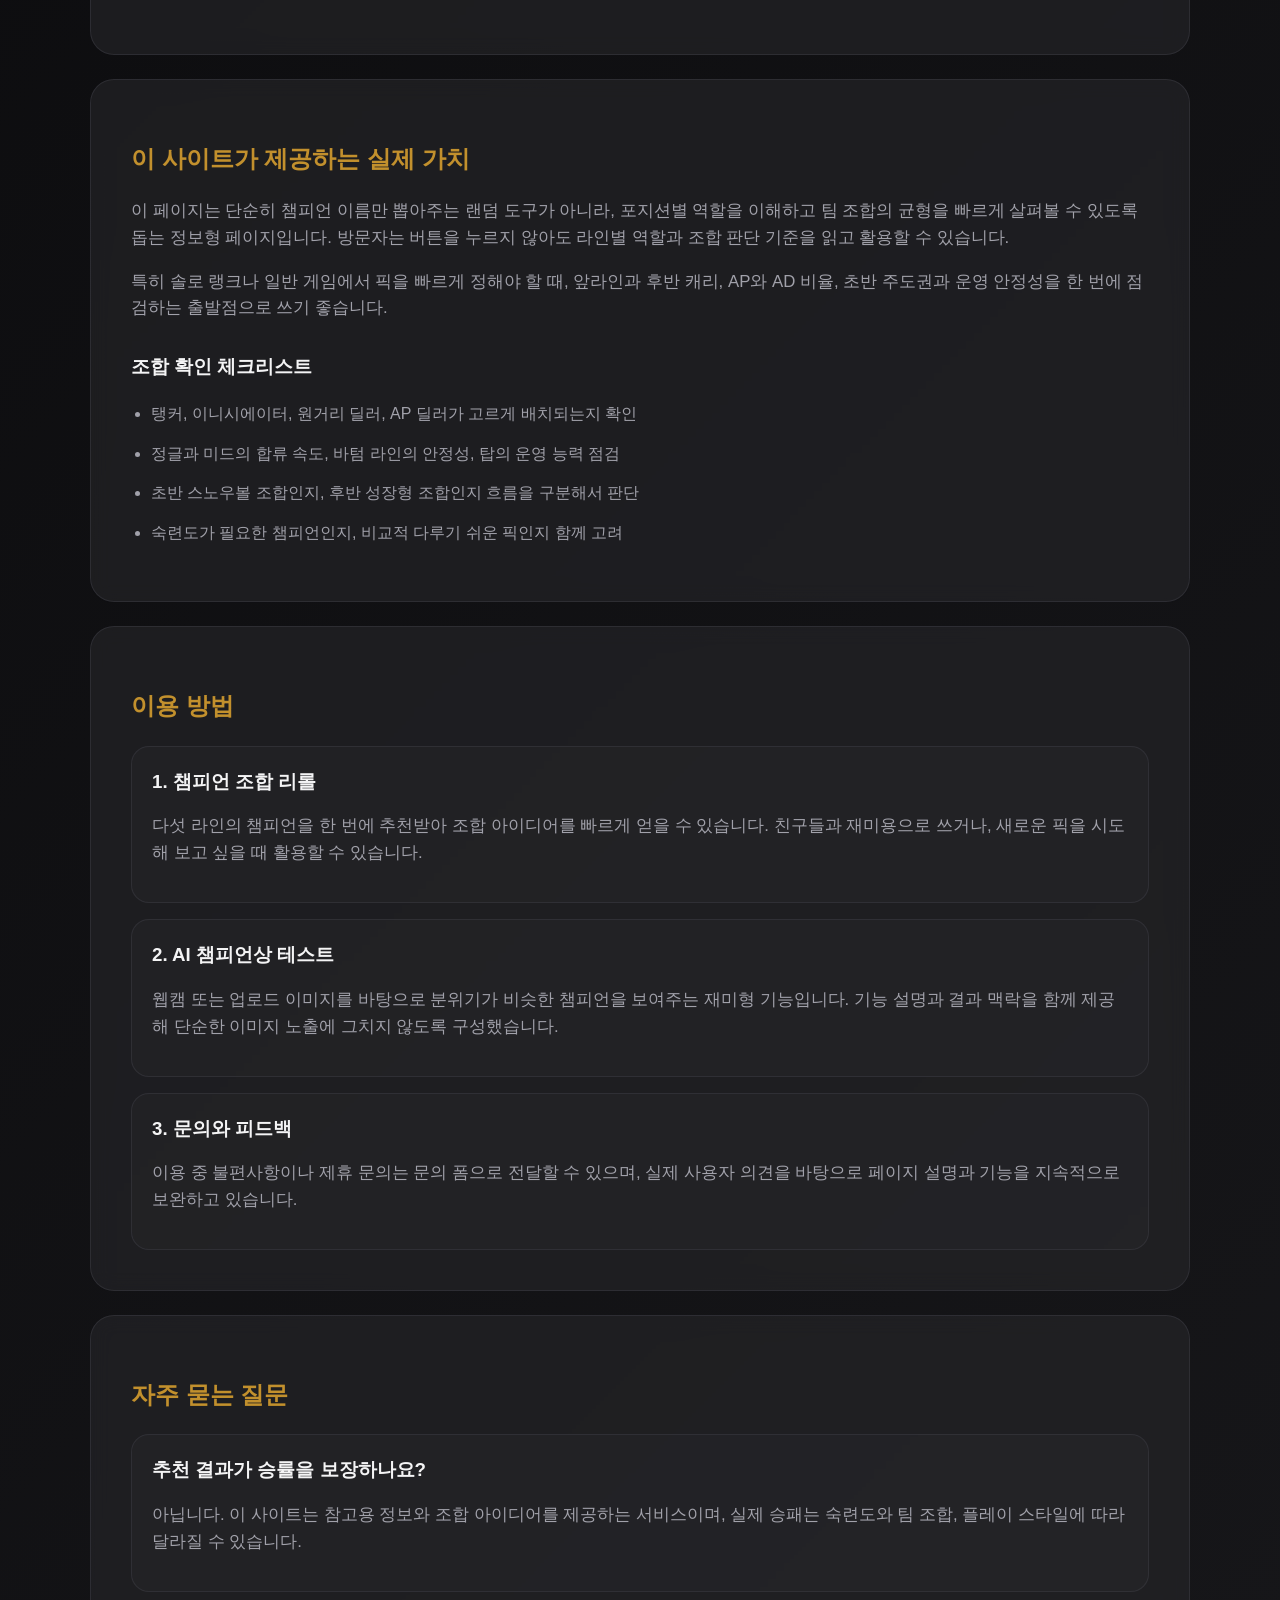
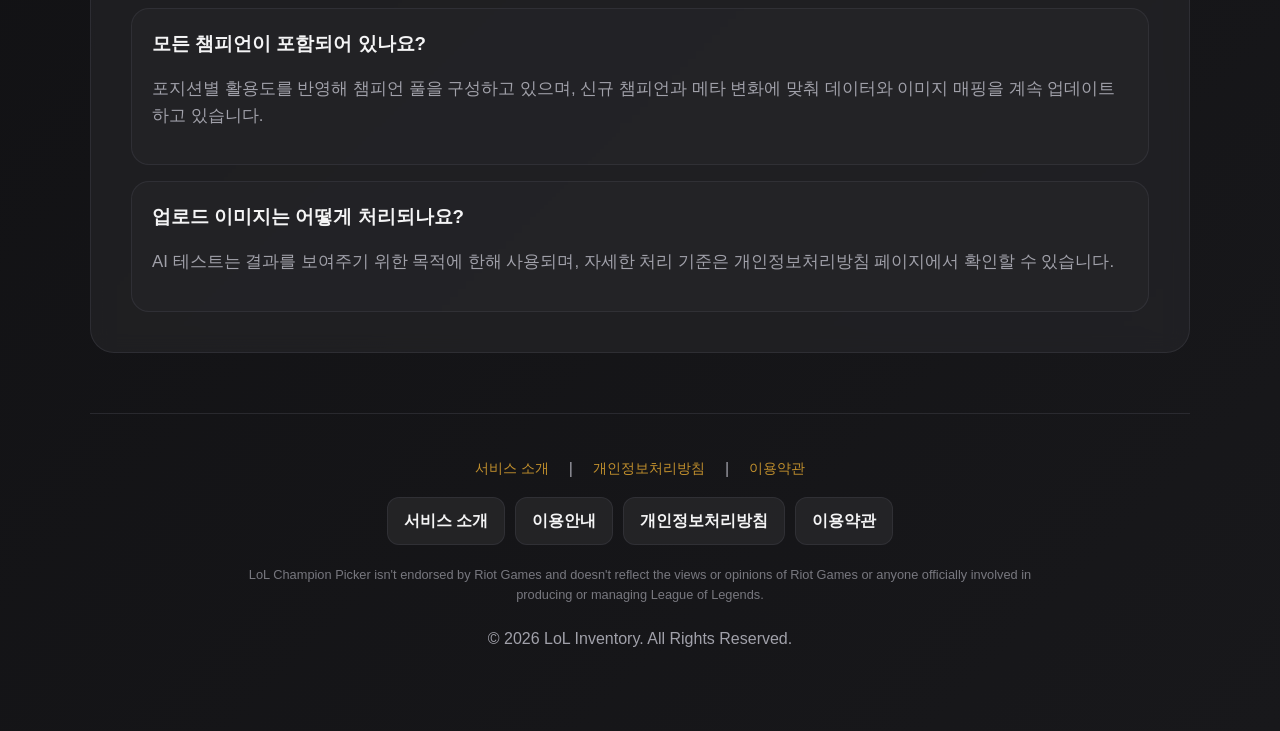
==== commit c2bf7954: "Add policy pages and strengthen site content" ====
--- a/index.html
+++ b/index.html
@@ -1,6 +1,22 @@
 <!doctype html>
 <html lang="ko">
   <head>
+    <!-- Google tag (gtag.js) -->
+    <script async src="https://www.googletagmanager.com/gtag/js?id=G-9JF6BRWHK0"></script>
+    <script>
+      window.dataLayer = window.dataLayer || [];
+      function gtag(){dataLayer.push(arguments);}
+      gtag('js', new Date());
+
+      gtag('config', 'G-9JF6BRWHK0');
+    </script>
+    <script type="text/javascript">
+      (function(c,l,a,r,i,t,y){
+          c[a]=c[a]||function(){(c[a].q=c[a].q||[]).push(arguments)};
+          t=l.createElement(r);t.async=1;t.src="https://www.clarity.ms/tag/"+i;
+          y=l.getElementsByTagName(r)[0];y.parentNode.insertBefore(t,y);
+      })(window, document, "clarity", "script", "w40l9xb5tg");
+    </script>
     <meta charset="UTF-8" />
     <meta name="viewport" content="width=device-width, initial-scale=1.0" />
     <title>롤 챔피언 추천기 & AI 챔피언 상 테스트 | LoL 인벤토리</title>
@@ -35,6 +51,32 @@
           오늘 뭐 할지 고민인가요? AI 기술과 최신 데이터를 활용해 당신의
           플레이를 완성하세요.
         </p>
+      </section>
+
+      <section class="quick-links" aria-label="service overview">
+        <article class="info-card">
+          <h3>서비스 소개</h3>
+          <p>
+            LoL Inventory는 리그 오브 레전드 유저가 포지션별 챔피언 조합을
+            빠르게 탐색하고, 조합의 의미를 이해할 수 있도록 만든 정보형
+            웹서비스입니다.
+          </p>
+        </article>
+        <article class="info-card">
+          <h3>추천 방식</h3>
+          <p>
+            각 라인에서 실제로 활용되는 챔피언 풀을 바탕으로 결과를 구성하며,
+            같은 리롤 안에서는 동일 챔피언이 여러 라인에 중복 노출되지 않도록
+            설계되어 있습니다.
+          </p>
+        </article>
+        <article class="info-card">
+          <h3>누가 쓰면 좋은가</h3>
+          <p>
+            일반 게임 유저, 친구들과 조합 놀이를 하는 파티 플레이어, 콘텐츠용
+            랜덤 픽이 필요한 스트리머, 초보자까지 폭넓게 활용할 수 있습니다.
+          </p>
+        </article>
       </section>
 
       <!-- AI Face Test Section -->
@@ -217,6 +259,88 @@
           </li>
         </ul>
       </article>
+
+      <section class="panel rich-text-section">
+        <h2>이 사이트가 제공하는 실제 가치</h2>
+        <p>
+          이 페이지는 단순히 챔피언 이름만 뽑아주는 랜덤 도구가 아니라, 포지션별
+          역할을 이해하고 팀 조합의 균형을 빠르게 살펴볼 수 있도록 돕는 정보형
+          페이지입니다. 방문자는 버튼을 누르지 않아도 라인별 역할과 조합 판단
+          기준을 읽고 활용할 수 있습니다.
+        </p>
+        <p>
+          특히 솔로 랭크나 일반 게임에서 픽을 빠르게 정해야 할 때, 앞라인과
+          후반 캐리, AP와 AD 비율, 초반 주도권과 운영 안정성을 한 번에 점검하는
+          출발점으로 쓰기 좋습니다.
+        </p>
+
+        <h3>조합 확인 체크리스트</h3>
+        <ul class="policy-list">
+          <li>탱커, 이니시에이터, 원거리 딜러, AP 딜러가 고르게 배치되는지 확인</li>
+          <li>정글과 미드의 합류 속도, 바텀 라인의 안정성, 탑의 운영 능력 점검</li>
+          <li>초반 스노우볼 조합인지, 후반 성장형 조합인지 흐름을 구분해서 판단</li>
+          <li>숙련도가 필요한 챔피언인지, 비교적 다루기 쉬운 픽인지 함께 고려</li>
+        </ul>
+      </section>
+
+      <section class="panel rich-text-section">
+        <h2>이용 방법</h2>
+        <div class="faq-list">
+          <article class="faq-item">
+            <h3>1. 챔피언 조합 리롤</h3>
+            <p>
+              다섯 라인의 챔피언을 한 번에 추천받아 조합 아이디어를 빠르게
+              얻을 수 있습니다. 친구들과 재미용으로 쓰거나, 새로운 픽을 시도해
+              보고 싶을 때 활용할 수 있습니다.
+            </p>
+          </article>
+          <article class="faq-item">
+            <h3>2. AI 챔피언상 테스트</h3>
+            <p>
+              웹캠 또는 업로드 이미지를 바탕으로 분위기가 비슷한 챔피언을
+              보여주는 재미형 기능입니다. 기능 설명과 결과 맥락을 함께 제공해
+              단순한 이미지 노출에 그치지 않도록 구성했습니다.
+            </p>
+          </article>
+          <article class="faq-item">
+            <h3>3. 문의와 피드백</h3>
+            <p>
+              이용 중 불편사항이나 제휴 문의는 문의 폼으로 전달할 수 있으며,
+              실제 사용자 의견을 바탕으로 페이지 설명과 기능을 지속적으로
+              보완하고 있습니다.
+            </p>
+          </article>
+        </div>
+      </section>
+
+      <section class="panel rich-text-section">
+        <h2>자주 묻는 질문</h2>
+        <div class="faq-list">
+          <article class="faq-item">
+            <h3>추천 결과가 승률을 보장하나요?</h3>
+            <p>
+              아닙니다. 이 사이트는 참고용 정보와 조합 아이디어를 제공하는
+              서비스이며, 실제 승패는 숙련도와 팀 조합, 플레이 스타일에 따라
+              달라질 수 있습니다.
+            </p>
+          </article>
+          <article class="faq-item">
+            <h3>모든 챔피언이 포함되어 있나요?</h3>
+            <p>
+              포지션별 활용도를 반영해 챔피언 풀을 구성하고 있으며, 신규
+              챔피언과 메타 변화에 맞춰 데이터와 이미지 매핑을 계속 업데이트하고
+              있습니다.
+            </p>
+          </article>
+          <article class="faq-item">
+            <h3>업로드 이미지는 어떻게 처리되나요?</h3>
+            <p>
+              AI 테스트는 결과를 보여주기 위한 목적에 한해 사용되며, 자세한
+              처리 기준은 개인정보처리방침 페이지에서 확인할 수 있습니다.
+            </p>
+          </article>
+        </div>
+      </section>
 
       <!-- Mandatory Panels -->
       <section
@@ -349,6 +473,12 @@
             이용약관
           </button>
         </div>
+        <div class="footer-links" style="margin-top: 14px">
+          <a href="about.html">서비스 소개</a>
+          <a href="guide.html">이용안내</a>
+          <a href="privacy.html">개인정보처리방침</a>
+          <a href="terms.html">이용약관</a>
+        </div>
         <p class="disclaimer">
           LoL Champion Picker isn't endorsed by Riot Games and doesn't reflect
           the views or opinions of Riot Games or anyone officially involved in
--- a/style.css
+++ b/style.css
@@ -117,12 +117,117 @@
   backdrop-filter: blur(10px);
 }
 
-.rich-text-section { text-align: left; }
-.rich-text-section h2 { color: var(--accent); margin-bottom: 20px; }
-.rich-text-section h3 { margin-top: 30px; color: var(--text); }
-.rich-text-section p { margin-bottom: 15px; color: var(--muted); font-size: 1.05rem; }
+.rich-text-section { text-align: left; }
+.rich-text-section h2 { color: var(--accent); margin-bottom: 20px; }
+.rich-text-section h3 { margin-top: 30px; color: var(--text); }
+.rich-text-section p { margin-bottom: 15px; color: var(--muted); font-size: 1.05rem; }
 .rich-text-section ul { padding-left: 20px; color: var(--muted); }
 .rich-text-section li { margin-bottom: 10px; }
+.quick-links {
+  display: grid;
+  grid-template-columns: repeat(auto-fit, minmax(220px, 1fr));
+  gap: 16px;
+  margin-bottom: 24px;
+}
+
+.info-card {
+  background: var(--card);
+  border: 1px solid var(--line);
+  border-radius: 20px;
+  padding: 24px;
+  text-align: left;
+}
+
+.info-card h3 {
+  margin-top: 0;
+  margin-bottom: 10px;
+  color: var(--accent);
+}
+
+.info-card p,
+.info-card li {
+  color: var(--muted);
+}
+
+.info-card ul {
+  padding-left: 18px;
+  margin-bottom: 0;
+}
+
+.faq-list {
+  display: grid;
+  gap: 16px;
+}
+
+.faq-item {
+  border: 1px solid var(--line);
+  border-radius: 18px;
+  padding: 20px;
+  background: rgba(255, 255, 255, 0.02);
+}
+
+.faq-item h3 {
+  margin: 0 0 10px;
+  color: var(--text);
+}
+
+.content-page {
+  max-width: 920px;
+  margin: 0 auto;
+  padding-top: 48px;
+}
+
+.content-page .hero {
+  margin-top: 20px;
+}
+
+.content-nav {
+  display: flex;
+  justify-content: center;
+  gap: 12px;
+  flex-wrap: wrap;
+  margin: 0 0 28px;
+}
+
+.content-nav a,
+.footer-links a {
+  display: inline-flex;
+  align-items: center;
+  justify-content: center;
+  min-height: 42px;
+  padding: 10px 16px;
+  border-radius: 12px;
+  border: 1px solid var(--btn-ghost-border);
+  background: var(--btn-ghost);
+  color: var(--text);
+  text-decoration: none;
+  font-weight: 700;
+}
+
+.footer-links {
+  display: flex;
+  justify-content: center;
+  align-items: center;
+  gap: 10px;
+  flex-wrap: wrap;
+}
+
+.footer-links button {
+  background: none;
+  color: var(--accent);
+  font-size: 0.9rem;
+  padding: 5px 10px;
+  font-weight: normal;
+}
+
+.policy-list {
+  display: grid;
+  gap: 14px;
+}
+
+.policy-list li {
+  margin-bottom: 0;
+}
 .section-title {
   margin-bottom: 20px;
 }
@@ -210,7 +315,6 @@
 }
 
 .footer { text-align: center; margin-top: 60px; padding: 40px 0; border-top: 1px solid var(--line); color: var(--muted); }
-.footer-links button { background: none; color: var(--accent); font-size: 0.9rem; padding: 5px 10px; font-weight: normal; }
 .disclaimer { font-size: 0.8rem; margin: 20px 0; opacity: 0.7; max-width: 800px; margin-left: auto; margin-right: auto; }
 
 /* Modal */
@@ -235,4 +339,7 @@
   .lane-grid { grid-template-columns: 1fr 1fr; }
   .panel { padding: 20px; }
   #disqus_thread { padding: 12px; }
-}
+  .content-page {
+    padding-top: 24px;
+  }
+}
